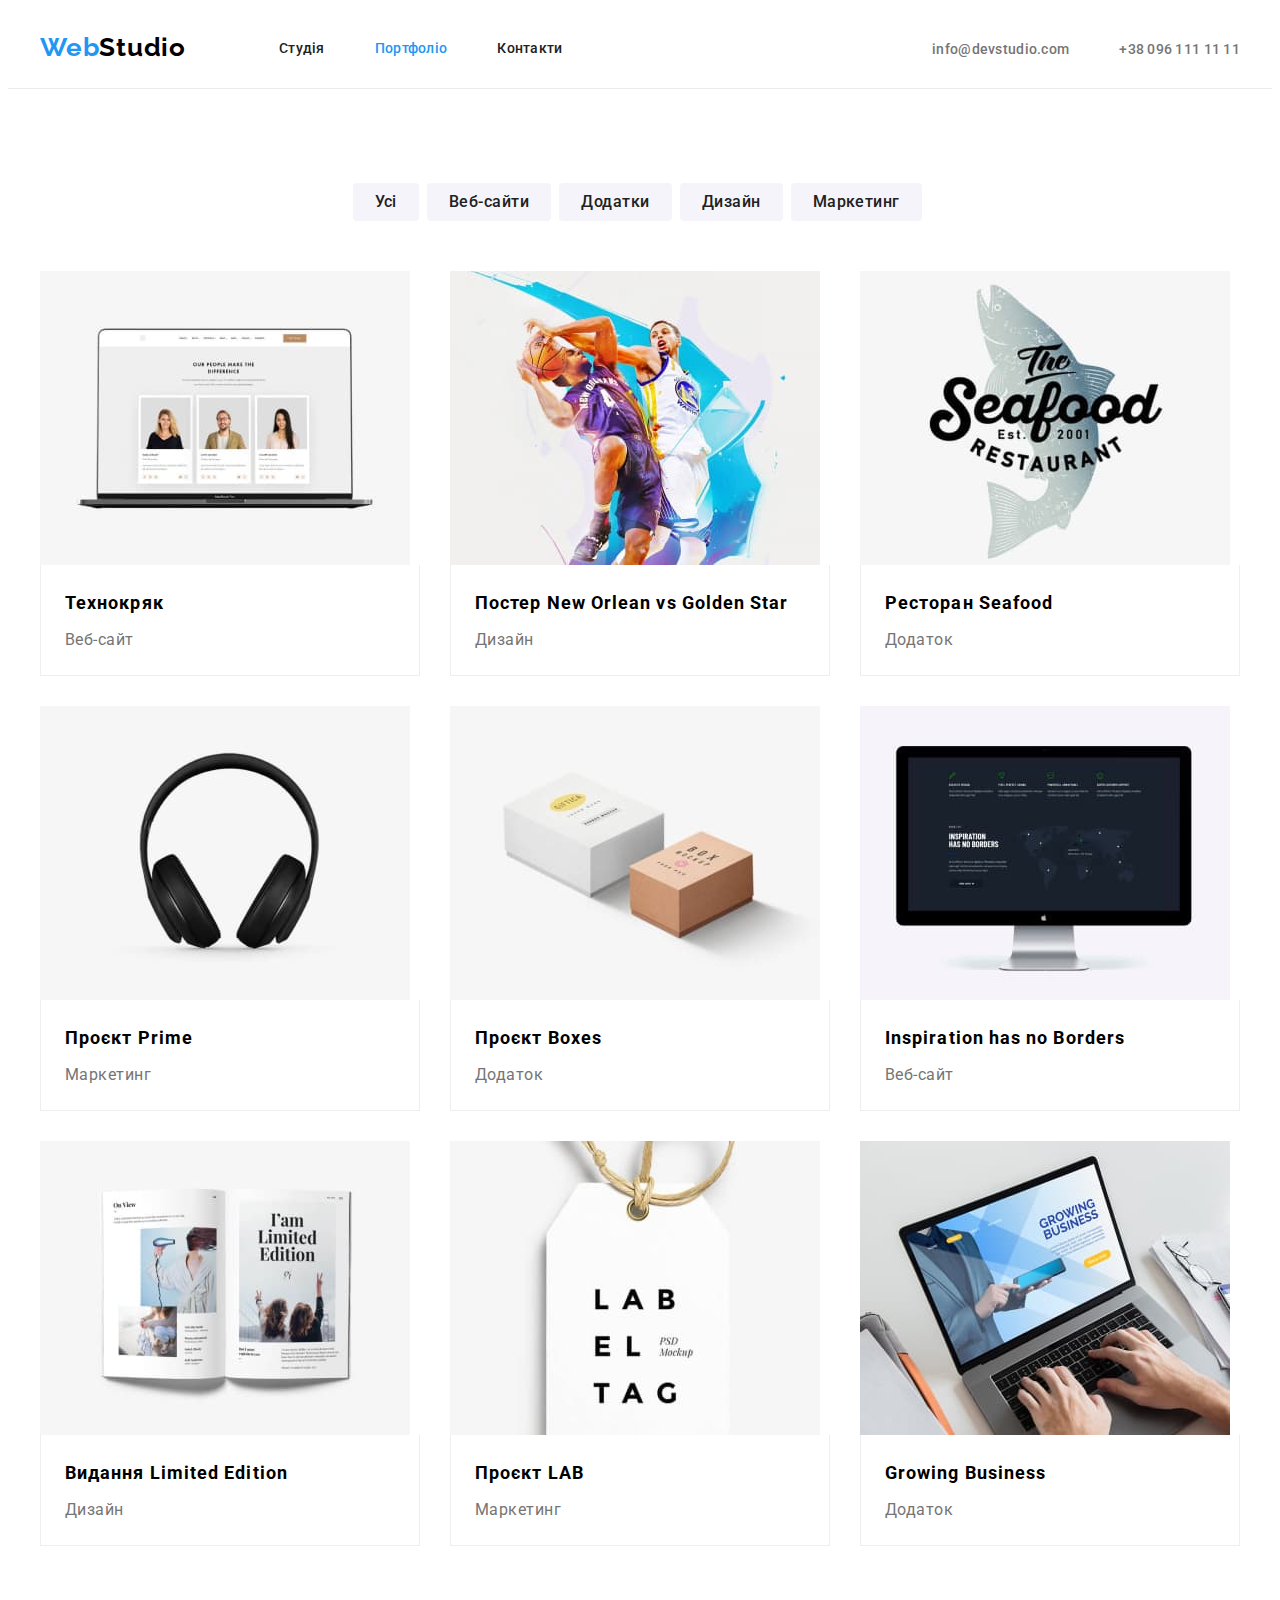
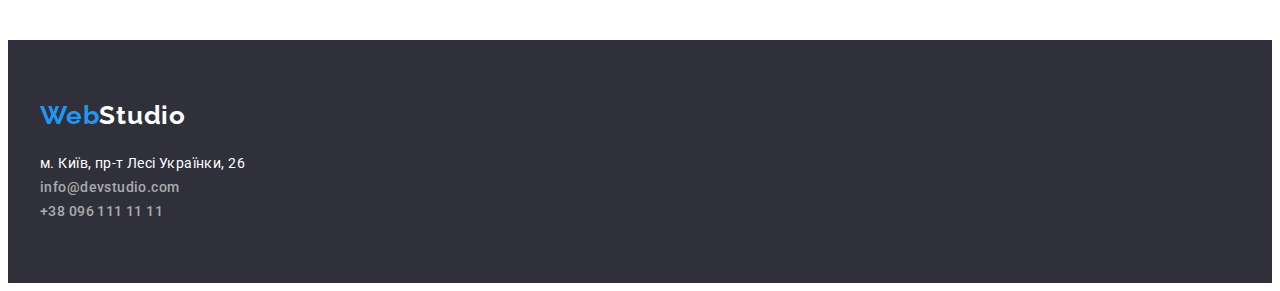
==== portfolio.html @ ec24924f "start" ====
<!DOCTYPE html>
<html lang="uk">
  <head>
    <meta charset="UTF-8" />
    <meta http-equiv="X-UA-Compatible" content="IE=edge" />
    <meta name="viewport" content="width=device-width, initial-scale=1.0" />
    <title>Web Studio</title>
    <link
      rel="stylesheet"
      href="https://cdnjs.cloudflare.com/ajax/libs/modern-normalize/1.1.0/modern-normalize.min.css"
      integrity="sha512-wpPYUAdjBVSE4KJnH1VR1HeZfpl1ub8YT/NKx4PuQ5NmX2tKuGu6U/JRp5y+Y8XG2tV+wKQpNHVUX03MfMFn9Q=="
      crossorigin="anonymous"
      referrerpolicy="no-referrer"
    />
    <link rel="preconnect" href="https://fonts.gstatic.com" crossorigin />
    <link
      href="https://fonts.googleapis.com/css2?family=Montserrat:wght@400;700&family=Raleway:wght@700&family=Roboto:wght@400;500;700;900&display=swap"
      rel="stylesheet"
    />
    <link rel="stylesheet" href="./styles/styles.css" />
  </head>

  <body>
    <header class="header">
      <div class="container main-nav">
        <nav>
          <a href="./index.html" class="logo-web"
            >Web<span class="logo-studio">Studio</span></a
          >
          <ul class="site-nav list">
            <li class="nav-item">
              <a href="./index.html" class="link">Студія</a>
            </li>
            <li class="nav-item">
              <a href="./portfolio.html" class="link current">Портфоліо</a>
            </li>
            <li class="nav-item"><a href="#" class="link">Контакти</a></li>
          </ul>
        </nav>
        <ul class="contacts list">
          <li class="nav-item">
            <a href="mailto:info@devstudio.com" class="contact"
              >info@devstudio.com</a
            >
          </li>
          <li class="nav-item">
            <a href="tel:+380961111111" class="contact">+38 096 111 11 11</a>
          </li>
        </ul>
      </div>
    </header>
    <main>
      <section class="our-works-section">
        <div class="container">
          <h1 class="invisible">Наші роботи</h1>
          <ul class="our-works list">
            <li class="our-works-item">
              <button type="button" class="our-works-button">Усі</button>
            </li>
            <li class="our-works-item">
              <button type="button" class="our-works-button">Веб-сайти</button>
            </li>
            <li class="our-works-item">
              <button type="button" class="our-works-button">Додатки</button>
            </li>
            <li class="our-works-item">
              <button type="button" class="our-works-button">Дизайн</button>
            </li>
            <li class="our-works-item">
              <button type="button" class="our-works-button">Маркетинг</button>
            </li>
          </ul>
          <ul class="example list">
            <li class="example-item">
              <img
                src="./images/portfolio-images/portfolio1.jpg"
                alt="фото сайту технокряк"
                width="370"
                height="294"
              />
              <div class="example-text">
                <h2 class="example-name">Технокряк</h2>
                <p class="example-descr">Веб-сайт</p>
              </div>
            </li>
            <li class="example-item">
              <img
                src="./images/portfolio-images/portfolio2.jpg"
                alt="Постер New Orlean vs Golden Star"
                width="370"
                height="294"
              />
              <div class="example-text">
                <h2 class="example-name">Постер New Orlean vs Golden Star</h2>
                <p class="example-descr">Дизайн</p>
              </div>
            </li>
            <li class="example-item">
              <img
                src="./images/portfolio-images/portfolio3.jpg"
                alt="Ресторан Seafood"
                width="370"
                height="294"
              />
              <div class="example-text">
                <h2 class="example-name">Ресторан Seafood</h2>
                <p class="example-descr">Додаток</p>
              </div>
            </li>
            <li class="example-item">
              <img
                src="./images/portfolio-images/portfolio4.jpg"
                alt="Проєкт Prime"
                width="370"
                height="294"
              />
              <div class="example-text">
                <h2 class="example-name">Проєкт Prime</h2>
                <p class="example-descr">Маркетинг</p>
              </div>
            </li>
            <li class="example-item">
              <img
                src="./images/portfolio-images/portfolio5.jpg"
                alt="Проєкт Boxes"
                width="370"
                height="294"
              />
              <div class="example-text">
                <h2 class="example-name">Проєкт Boxes</h2>
                <p class="example-descr">Додаток</p>
              </div>
            </li>
            <li class="example-item">
              <img
                src="./images/portfolio-images/portfolio6.jpg"
                alt="Фото сайту Inspiration has no Borders"
              />
              <div class="example-text">
                <h2 class="example-name">Inspiration has no Borders</h2>
                <p class="example-descr">Веб-сайт</p>
              </div>
            </li>
            <li class="example-item">
              <img
                src="./images/portfolio-images/portfolio7.jpg"
                alt="Видання Limited Edition"
                width="370"
                height="294"
              />
              <div class="example-text">
                <h2 class="example-name">Видання Limited Edition</h2>
                <p class="example-descr">Дизайн</p>
              </div>
            </li>
            <li class="example-item">
              <img
                src="./images/portfolio-images/portfolio8.jpg"
                alt="Проєкт LAB"
                width="370"
                height="294"
              />
              <div class="example-text">
                <h2 class="example-name">Проєкт LAB</h2>
                <p class="example-descr">Маркетинг</p>
              </div>
            </li>
            <li class="example-item">
              <img
                src="./images/portfolio-images/portfolio9.jpg"
                alt="Додаток Growing Business"
                width="370"
                height="294"
              />
              <div class="example-text">
                <h2 class="example-name">Growing Business</h2>
                <p class="example-descr">Додаток</p>
              </div>
            </li>
          </ul>
        </div>
      </section>
    </main>

    <footer class="footer">
      <div class="container">
        <address class="footer-cont">
          <a href="/index.html" class="logo-web"
            >Web<span class="logo-studio">Studio</span></a
          >
          <ul class="footer-list list">
            <li>
              <a
                href="https://goo.gl/maps/CPtrU1FHBa2aNyZL9"
                target="_blank"
                rel="noopener noreferrer nofollow"
                class="adress"
                >м. Київ, пр-т Лесі Українки, 26</a
              >
            </li>
            <li>
              <a href="mailto:info@devstudio.com" class="tel contact"
                >info@devstudio.com</a
              >
            </li>
            <li>
              <a href="tel:+380961111111" class="contact">+38 096 111 11 11</a>
            </li>
          </ul>
        </address>
      </div>
    </footer>
  </body>
</html>
---- styles/styles.css ----
:root {
  --primary-text-color: #757575;
  --secondary-text-color: #212121;
  --white-color: #ffffff;
  --black-color: #000000;
  --background-our-team: #f5f4fa;
  --background-hero-footer: #2f303a;
  --accent-color: #2196f3;
  --footer-contacts: rgba(255, 255, 255, 0.6);
  --portfolio-works: #eeeeee;
  --us-distance: 94px;
}
p,
h1,
h2,
h3,
h4,
h5,
h6 {
  margin: 0;
}
ul,
ol {
  margin: 0;
  padding-left: 0;
}
button {
  cursor: pointer;
}
address {
  font-style: normal;
}
img {
  display: block;
  max-width: 100%;
  height: auto;
}
body {
  background-color: var(--white-color);
  color: var(--primary-text-color);
  font-family: "Roboto", sans-serif;
}
.list {
  list-style: none;
}
.link,
.contact {
  text-decoration: none;
  font-weight: 500;
  font-size: 14px;
  line-height: calc(16 / 14);
  letter-spacing: 0.02em;
}
.link {
  color: var(--secondary-text-color);
}
.container {
  width: 1200px;
  padding-left: 15px;
  padding-right: 15px;
  margin: 0 auto;
}
/* NAV */
.header {
  border-bottom: 1px solid rgba(236, 236, 236, 1);
}
.main-nav {
  display: flex;
  align-items: center;
  justify-content: space-between;
}
nav {
  display: flex;
  align-items: center;
}
.site-nav {
  display: flex;
  margin-left: 93px;
}
.contacts {
  display: flex;
  margin-left: auto;
}
.contacts .nav-item:not(:last-child),
.site-nav .nav-item:not(:last-child) {
  margin-right: 50px;
}
.logo-web,
.logo-studio {
  text-decoration: none;
  font-family: "Raleway";
  font-style: normal;
  font-weight: 700;
  font-size: 26px;
  line-height: calc(31 / 26);
  letter-spacing: 0.03em;
}
.logo-web {
  color: var(--accent-color);
  padding-top: 24px;
  padding-bottom: 25px;
}
.logo-studio {
  color: var(--black-color);
}
.site-nav .link {
  padding-top: 32px;
  padding-bottom: 32px;
}
.site-nav .link {
  display: block;
}
.site-nav .link:hover,
.site-nav .link:focus {
  color: var(--accent-color);
}
.site-nav .link.current {
  color: var(--accent-color);
}
.contact {
  color: var(--primary-text-color);
}

.contacts a {
  padding: 32px 0px;
}

.contacts .contact:hover,
.contacts .contact:focus {
  color: var(--accent-color);
}
/* HERO */
.hero {
  background-color: var(--background-hero-footer);
  padding-top: 200px;
  padding-bottom: 200px;
}
.hero-tittle {
  max-width: 696px;
  margin-left: auto;
  margin-right: auto;
  margin-bottom: 30px;
  font-weight: 900;
  font-size: 44px;
  line-height: calc(60 / 44);
  text-align: center;
  letter-spacing: 0.06em;
  text-transform: uppercase;
  color: var(--white-color);
}
.button {
  font-family: inherit;
  font-weight: 700;
  font-size: 16px;
  line-height: calc(30 / 16);
  display: flex;
  display: block;
  align-items: center;
  text-align: center;
  letter-spacing: 0.06em;
  color: var(--white-color);
  background: var(--accent-color);
  box-shadow: 0px 4px 4px rgba(0, 0, 0, 0.15);
  border: none;
  border-radius: 4px;
  cursor: pointer;
  min-width: 216px;
  padding: 10px 32px;
  margin: 0 auto;
}
.button:hover,
.button:focus {
  background-color: #188ce8;
}
/* Features */
.invisible {
  position: absolute;
  white-space: nowrap;
  width: 1px;
  height: 1px;
  overflow: hidden;
  border: 0;
  padding: 0;
  clip: rect(0 0 0 0);
  clip-path: inset(50%);
  margin: -1px;
}

.section-tittle {
  font-weight: 700;
  font-size: 36px;
  line-height: calc(42 / 36);
  text-align: center;
  letter-spacing: 0.03em;
  color: var(--black-color);
}
.features {
  list-style: none;
  display: flex;
  gap: 30px;
}
.features-tittle {
  font-weight: 700;
  font-size: 14px;
  line-height: calc(16 / 14);
  letter-spacing: 0.03em;
  text-transform: uppercase;
  color: var(--black-color);
  margin-bottom: 10px;
}
.features-item {
  flex-basis: calc((100% - 90px) / 4);
}
.features-text {
  font-size: 14px;
  line-height: calc(24 / 14);
  letter-spacing: 0.03em;
  color: var(--primary-text-color);
}
.features-head {
  padding: var(--us-distance) 0;
}
/* OUR WORK */
.our-work {
  padding-bottom: var(--us-distance);
}
.our-work-head {
  margin-bottom: 50px;
}
.our-work-item {
  width: calc((100%-60px) / 3);
}

.our-work-list {
  display: flex;
  gap: 30px;
}

/* OUR TEAM */
.team {
  padding: var(--us-distance) 0;
}
.our-team-list {
  display: flex;
  gap: 30px;
}
.our-team-item {
  flex-basis: calc((100% - 90px) / 4);
}
.section.team {
  background-color: var(--background-our-team);
}
.our-team {
  margin-bottom: 50px;
}
.section.team p,
.section.team h3 {
  font-size: 16px;
  line-height: calc(19 / 16);
  text-align: center;
  letter-spacing: 0.03em;
}

.section.team h3 {
  font-weight: 500;
  color: var(--secondary-text-color);
  margin-bottom: 10px;
}
.section.team p {
  color: var(--primary-text-color);
}
.section.team li {
  background-color: var(--white-color);
}
.our-team-personal {
  padding: 30px;
}
/*Footer section*/
.footer {
  background-color: var(--background-hero-footer);
  padding: 60px 0;
}
.footer .logo-studio {
  color: var(--white-color);
}
.footer .logo-web {
  display: flex;
  padding: 0;
  margin-bottom: 20px;
}

.footer .adress,
.footer .contact {
  text-decoration: none;
  font-size: 14px;
  line-height: calc(24 / 14);
  letter-spacing: 0.03em;
  font-style: normal;
}
.footer .adress {
  color: var(--white-color);
}
.footer .contact {
  color: var(--footer-contacts);
}
.footer-item:not(:last-child) {
  margin-bottom: 9px;
}

/*Porrtfolio*/
.our-works-section {
  padding: var(--us-distance) 0px;
}
.our-works-button {
  font-family: inherit;
  font-weight: 500;
  font-size: 16px;
  line-height: calc(26 / 16);
  text-align: center;
  letter-spacing: 0.03em;
  color: var(--secondary-text-color);
  border: none;
  height: 38px;
  left: 593px;
  top: 174px;
  background: var(--background-our-team);
  border-radius: 4px;
  cursor: pointer;
  padding: 6px 22px;
}
.our-works {
  display: flex;
  flex-wrap: wrap;
  gap: 8px;
  max-width: 575px;
  margin-left: auto;
  margin-right: auto;
  margin-left: auto;
  margin-right: auto;
  margin-bottom: 50px;
}
.our-works-button:hover,
.our-works-button:focus {
  height: 38px;
  left: 593px;
  top: 174px;
  color: var(--portfolio-works);
  background: var(--accent-color);
  box-shadow: 0px 3px 1px rgba(0, 0, 0, 0.1);
  border-radius: 4px;
}
.example-name {
  margin-bottom: 4px;
  font-weight: 700;
  font-size: 18px;
  line-height: 2;
  letter-spacing: 0.06em;
  color: var(--black-color);
}
.example-descr {
  font-size: 16px;
  line-height: calc(30 / 16);
  letter-spacing: 0.03em;
}
.examle li {
  background-color: #eeeeee;
}
.example {
  display: flex;
  flex-wrap: wrap;
  gap: 30px;
}
.example-item {
  width: calc((100% - 60px) / 3);
}
.example-text {
  padding: 20px 24px;
  border: 1px solid rgba(238, 238, 238, 1);
  border-top: none;
}
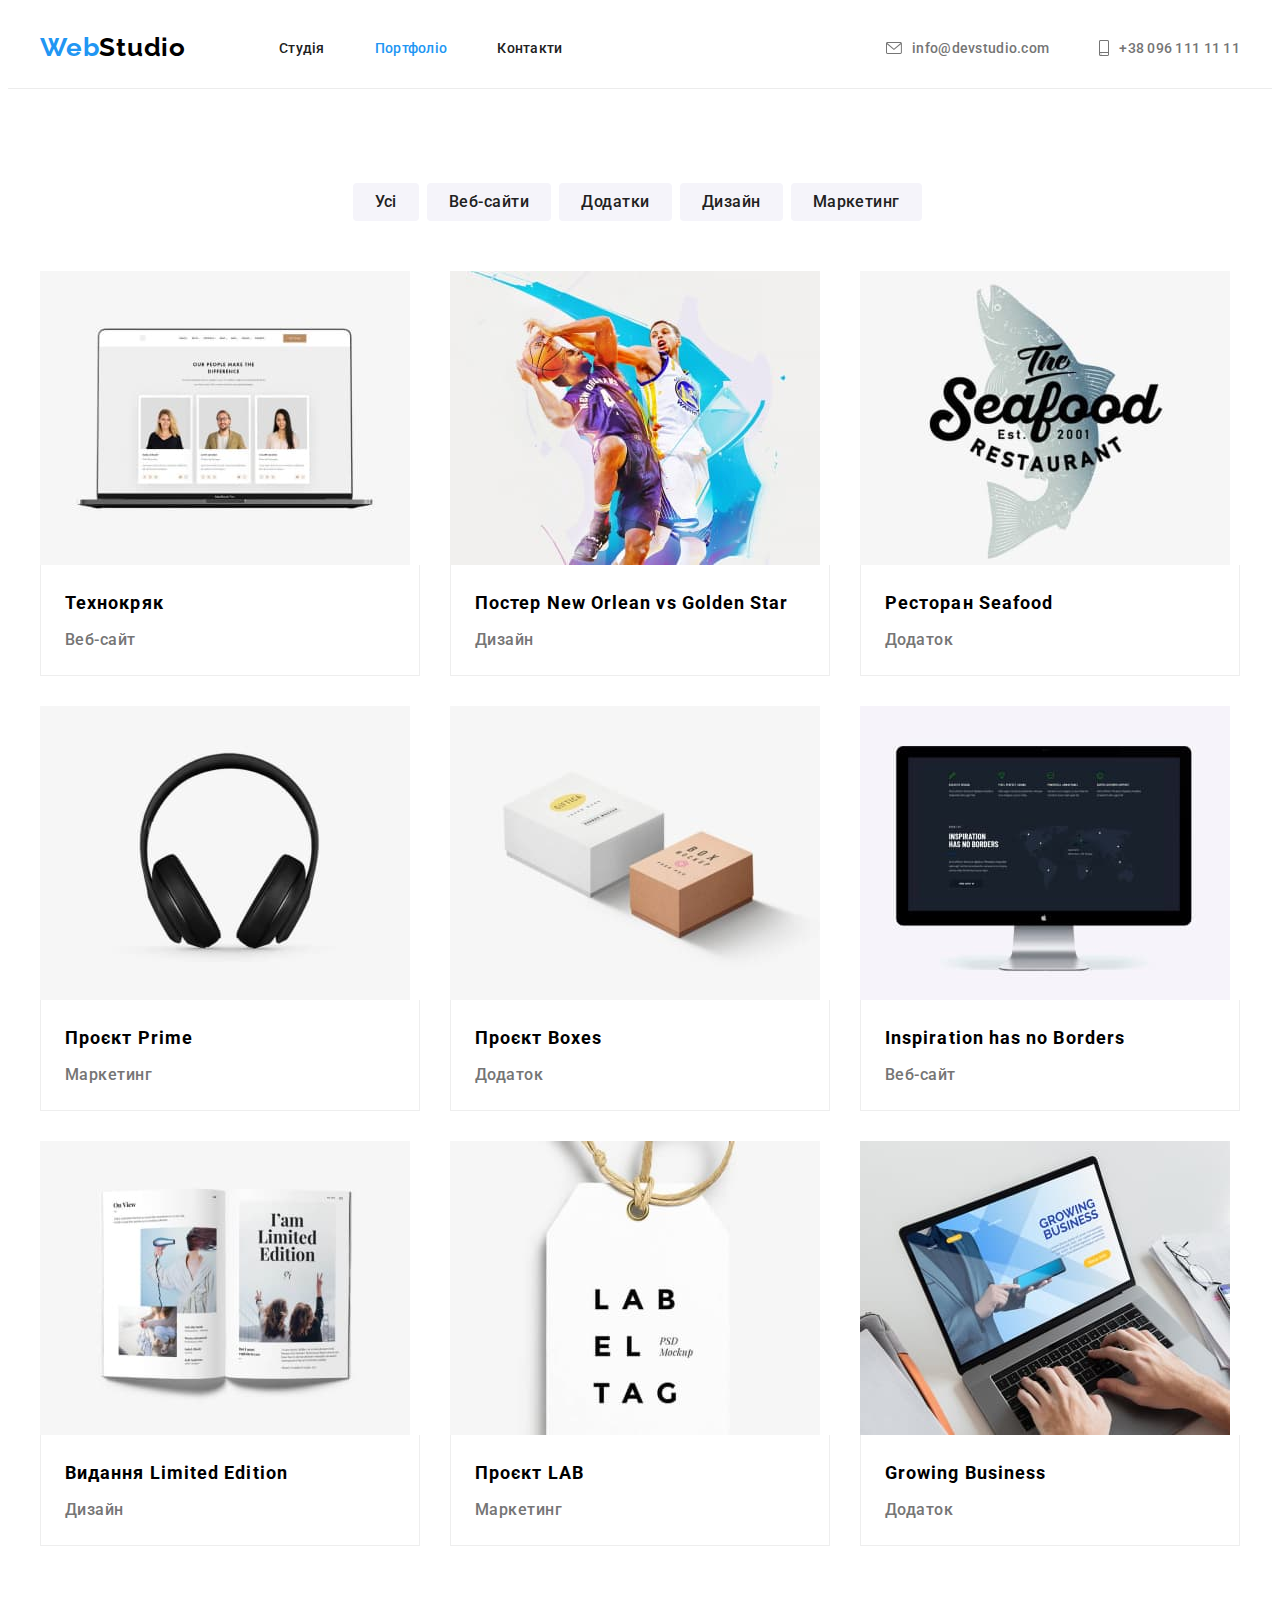
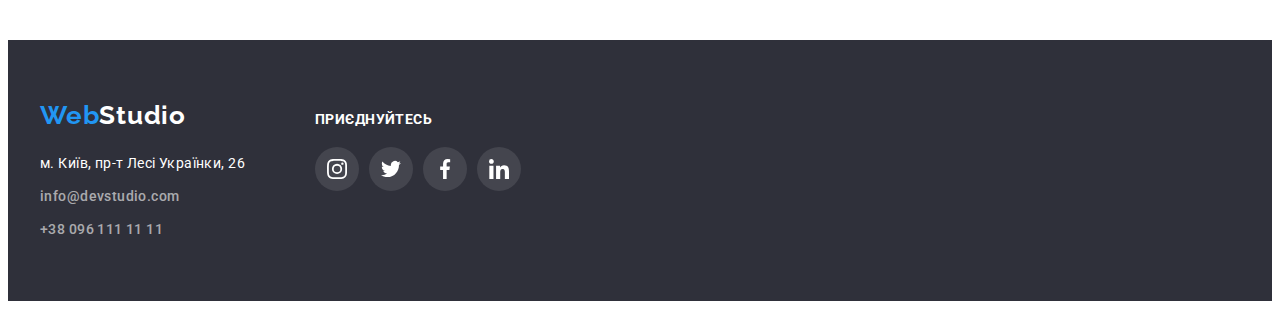
==== commit 23392e95: "19102022" ====
--- a/portfolio.html
+++ b/portfolio.html
@@ -40,15 +40,22 @@
         <ul class="contacts list">
           <li class="nav-item">
             <a href="mailto:info@devstudio.com" class="contact"
+              ><svg width="16px" height="12px" class="contacts-icon">
+                <use href="./images/icons.svg#icon-envelope"></use></svg
               >info@devstudio.com</a
             >
           </li>
           <li class="nav-item">
-            <a href="tel:+380961111111" class="contact">+38 096 111 11 11</a>
+            <a href="tel:+380961111111" class="contact"
+              ><svg width="10px" height="16px" class="contacts-icon">
+                <use href="./images/icons.svg#icon-smartphone"></use></svg
+              >+38 096 111 11 11</a
+            >
           </li>
         </ul>
       </div>
     </header>
+
     <main>
       <section class="our-works-section">
         <div class="container">
@@ -72,110 +79,128 @@
           </ul>
           <ul class="example list">
             <li class="example-item">
-              <img
-                src="./images/portfolio-images/portfolio1.jpg"
-                alt="фото сайту технокряк"
-                width="370"
-                height="294"
-              />
-              <div class="example-text">
-                <h2 class="example-name">Технокряк</h2>
-                <p class="example-descr">Веб-сайт</p>
-              </div>
-            </li>
-            <li class="example-item">
-              <img
-                src="./images/portfolio-images/portfolio2.jpg"
-                alt="Постер New Orlean vs Golden Star"
-                width="370"
-                height="294"
-              />
-              <div class="example-text">
-                <h2 class="example-name">Постер New Orlean vs Golden Star</h2>
-                <p class="example-descr">Дизайн</p>
-              </div>
-            </li>
-            <li class="example-item">
-              <img
-                src="./images/portfolio-images/portfolio3.jpg"
-                alt="Ресторан Seafood"
-                width="370"
-                height="294"
-              />
-              <div class="example-text">
-                <h2 class="example-name">Ресторан Seafood</h2>
-                <p class="example-descr">Додаток</p>
-              </div>
-            </li>
-            <li class="example-item">
-              <img
-                src="./images/portfolio-images/portfolio4.jpg"
-                alt="Проєкт Prime"
-                width="370"
-                height="294"
-              />
-              <div class="example-text">
-                <h2 class="example-name">Проєкт Prime</h2>
-                <p class="example-descr">Маркетинг</p>
-              </div>
-            </li>
-            <li class="example-item">
-              <img
-                src="./images/portfolio-images/portfolio5.jpg"
-                alt="Проєкт Boxes"
-                width="370"
-                height="294"
-              />
-              <div class="example-text">
-                <h2 class="example-name">Проєкт Boxes</h2>
-                <p class="example-descr">Додаток</p>
-              </div>
-            </li>
-            <li class="example-item">
-              <img
-                src="./images/portfolio-images/portfolio6.jpg"
-                alt="Фото сайту Inspiration has no Borders"
-              />
-              <div class="example-text">
-                <h2 class="example-name">Inspiration has no Borders</h2>
-                <p class="example-descr">Веб-сайт</p>
-              </div>
-            </li>
-            <li class="example-item">
-              <img
-                src="./images/portfolio-images/portfolio7.jpg"
-                alt="Видання Limited Edition"
-                width="370"
-                height="294"
-              />
-              <div class="example-text">
-                <h2 class="example-name">Видання Limited Edition</h2>
-                <p class="example-descr">Дизайн</p>
-              </div>
-            </li>
-            <li class="example-item">
-              <img
-                src="./images/portfolio-images/portfolio8.jpg"
-                alt="Проєкт LAB"
-                width="370"
-                height="294"
-              />
-              <div class="example-text">
-                <h2 class="example-name">Проєкт LAB</h2>
-                <p class="example-descr">Маркетинг</p>
-              </div>
-            </li>
-            <li class="example-item">
-              <img
-                src="./images/portfolio-images/portfolio9.jpg"
-                alt="Додаток Growing Business"
-                width="370"
-                height="294"
-              />
-              <div class="example-text">
-                <h2 class="example-name">Growing Business</h2>
-                <p class="example-descr">Додаток</p>
-              </div>
+              <a href="./index.html" class="our-works-link link">
+                <img
+                  src="./images/portfolio-images/portfolio1.jpg"
+                  alt="фото сайту технокряк"
+                  width="370"
+                  height="294"
+                />
+                <div class="example-text">
+                  <h2 class="example-name">Технокряк</h2>
+                  <p class="example-descr">Веб-сайт</p>
+                </div>
+              </a>
+            </li>
+            <li class="example-item">
+              <a href="./index.html" class="our-works-link link"
+                ><img
+                  src="./images/portfolio-images/portfolio2.jpg"
+                  alt="Постер New Orlean vs Golden Star"
+                  width="370"
+                  height="294"
+                />
+                <div class="example-text">
+                  <h2 class="example-name">Постер New Orlean vs Golden Star</h2>
+                  <p class="example-descr">Дизайн</p>
+                </div></a
+              >
+            </li>
+            <li class="example-item">
+              <a href="./index.html" class="our-works-link link"
+                ><img
+                  src="./images/portfolio-images/portfolio3.jpg"
+                  alt="Ресторан Seafood"
+                  width="370"
+                  height="294"
+                />
+                <div class="example-text">
+                  <h2 class="example-name">Ресторан Seafood</h2>
+                  <p class="example-descr">Додаток</p>
+                </div></a
+              >
+            </li>
+            <li class="example-item">
+              <a href="./index.html" class="our-works-link link"
+                ><img
+                  src="./images/portfolio-images/portfolio4.jpg"
+                  alt="Проєкт Prime"
+                  width="370"
+                  height="294"
+                />
+                <div class="example-text">
+                  <h2 class="example-name">Проєкт Prime</h2>
+                  <p class="example-descr">Маркетинг</p>
+                </div></a
+              >
+            </li>
+            <li class="example-item">
+              <a href="./index.html" class="our-works-link link"
+                ><img
+                  src="./images/portfolio-images/portfolio5.jpg"
+                  alt="Проєкт Boxes"
+                  width="370"
+                  height="294"
+                />
+                <div class="example-text">
+                  <h2 class="example-name">Проєкт Boxes</h2>
+                  <p class="example-descr">Додаток</p>
+                </div></a
+              >
+            </li>
+            <li class="example-item">
+              <a href="./index.html" class="our-works-link link"
+                ><img
+                  src="./images/portfolio-images/portfolio6.jpg"
+                  alt="Фото сайту Inspiration has no Borders"
+                />
+                <div class="example-text">
+                  <h2 class="example-name">Inspiration has no Borders</h2>
+                  <p class="example-descr">Веб-сайт</p>
+                </div></a
+              >
+            </li>
+            <li class="example-item">
+              <a href="./index.html" class="our-works-link link"
+                ><img
+                  src="./images/portfolio-images/portfolio7.jpg"
+                  alt="Видання Limited Edition"
+                  width="370"
+                  height="294"
+                />
+                <div class="example-text">
+                  <h2 class="example-name">Видання Limited Edition</h2>
+                  <p class="example-descr">Дизайн</p>
+                </div></a
+              >
+            </li>
+            <li class="example-item">
+              <a href="./index.html" class="our-works-link link"
+                ><img
+                  src="./images/portfolio-images/portfolio8.jpg"
+                  alt="Проєкт LAB"
+                  width="370"
+                  height="294"
+                />
+                <div class="example-text">
+                  <h2 class="example-name">Проєкт LAB</h2>
+                  <p class="example-descr">Маркетинг</p>
+                </div></a
+              >
+            </li>
+            <li class="example-item">
+              <a href="./index.html" class="our-works-link link"
+                ><img
+                  src="./images/portfolio-images/portfolio9.jpg"
+                  alt="Додаток Growing Business"
+                  width="370"
+                  height="294"
+                />
+                <div class="example-text">
+                  <h2 class="example-name">Growing Business</h2>
+                  <p class="example-descr">Додаток</p>
+                </div></a
+              >
             </li>
           </ul>
         </div>
@@ -183,31 +208,81 @@
     </main>
 
     <footer class="footer">
-      <div class="container">
-        <address class="footer-cont">
+      <div class="footer-main container">
+        <div class="footer-contacts">
           <a href="/index.html" class="logo-web"
             >Web<span class="logo-studio">Studio</span></a
           >
-          <ul class="footer-list list">
-            <li>
-              <a
-                href="https://goo.gl/maps/CPtrU1FHBa2aNyZL9"
-                target="_blank"
-                rel="noopener noreferrer nofollow"
-                class="adress"
-                >м. Київ, пр-т Лесі Українки, 26</a
-              >
-            </li>
-            <li>
-              <a href="mailto:info@devstudio.com" class="tel contact"
-                >info@devstudio.com</a
-              >
-            </li>
-            <li>
-              <a href="tel:+380961111111" class="contact">+38 096 111 11 11</a>
-            </li>
-          </ul>
-        </address>
+          <address class="footer-cont">
+            <ul class="footer-list list">
+              <li class="footer-item">
+                <a
+                  href="https://goo.gl/maps/CPtrU1FHBa2aNyZL9"
+                  target="_blank"
+                  rel="noopener noreferrer nofollow"
+                  class="adress"
+                  >м. Київ, пр-т Лесі Українки, 26</a
+                >
+              </li>
+              <li class="footer-item">
+                <a href="mailto:info@devstudio.com" class="adress contact"
+                  >info@devstudio.com</a
+                >
+              </li>
+              <li class="footer-item">
+                <a href="tel:+380961111111" class="contact"
+                  >+38 096 111 11 11</a
+                >
+              </li>
+            </ul>
+          </address>
+        </div>
+        <div class="footer-soc">
+          <h2 class="footer-soc-title">Приєднуйтесь</h2>
+          <ul class="footer-soc-list list">
+            <li class="footer-soc-item">
+              <a
+                href=""
+                class="footer-soc-link link"
+                target="_blank"
+                rel="noopener noreferrer nofollow"
+              >
+                <svg class="footer-soc-icon" width="20" height="20">
+                  <use href="./images/icons.svg#icon-instagram"></use></svg
+              ></a>
+            </li>
+            <li class="footer-soc-item">
+              <a
+                href=""
+                class="footer-soc-link link"
+                target="_blank"
+                rel="noopener noreferrer nofollow"
+                ><svg class="footer-soc-icon" width="20" height="20">
+                  <use href="./images/icons.svg#icon-twitter"></use></svg
+              ></a>
+            </li>
+            <li class="footer-soc-item">
+              <a
+                href=""
+                class="footer-soc-link link"
+                target="_blank"
+                rel="noopener noreferrer nofollow"
+                ><svg class="footer-soc-icon" width="20" height="20">
+                  <use href="./images/icons.svg#icon-facebook"></use></svg
+              ></a>
+            </li>
+            <li class="footer-soc-item">
+              <a
+                href=""
+                class="footer-soc-link link"
+                target="_blank"
+                rel="noopener noreferrer nofollow"
+                ><svg class="footer-soc-icon" width="20" height="20">
+                  <use href="./images/icons.svg#icon-linkedin"></use></svg
+              ></a>
+            </li>
+          </ul>
+        </div>
       </div>
     </footer>
   </body>
--- a/styles/styles.css
+++ b/styles/styles.css
@@ -7,9 +7,11 @@
   --background-hero-footer: #2f303a;
   --accent-color: #2196f3;
   --footer-contacts: rgba(255, 255, 255, 0.6);
+  --icon-color: #afb1b8;
   --portfolio-works: #eeeeee;
   --us-distance: 94px;
 }
+
 p,
 h1,
 h2,
@@ -19,30 +21,37 @@
 h6 {
   margin: 0;
 }
+
 ul,
 ol {
   margin: 0;
   padding-left: 0;
 }
+
 button {
   cursor: pointer;
 }
+
 address {
   font-style: normal;
 }
+
 img {
   display: block;
   max-width: 100%;
   height: auto;
 }
+
 body {
   background-color: var(--white-color);
   color: var(--primary-text-color);
   font-family: "Roboto", sans-serif;
 }
+
 .list {
   list-style: none;
 }
+
 .link,
 .contact {
   text-decoration: none;
@@ -51,40 +60,49 @@
   line-height: calc(16 / 14);
   letter-spacing: 0.02em;
 }
+
 .link {
   color: var(--secondary-text-color);
 }
+
 .container {
   width: 1200px;
   padding-left: 15px;
   padding-right: 15px;
   margin: 0 auto;
 }
+
 /* NAV */
 .header {
   border-bottom: 1px solid rgba(236, 236, 236, 1);
 }
+
 .main-nav {
   display: flex;
   align-items: center;
   justify-content: space-between;
 }
+
 nav {
   display: flex;
   align-items: center;
 }
+
 .site-nav {
   display: flex;
   margin-left: 93px;
 }
+
 .contacts {
   display: flex;
   margin-left: auto;
 }
+
 .contacts .nav-item:not(:last-child),
 .site-nav .nav-item:not(:last-child) {
   margin-right: 50px;
 }
+
 .logo-web,
 .logo-studio {
   text-decoration: none;
@@ -95,30 +113,39 @@
   line-height: calc(31 / 26);
   letter-spacing: 0.03em;
 }
+
 .logo-web {
   color: var(--accent-color);
   padding-top: 24px;
   padding-bottom: 25px;
 }
+
 .logo-studio {
   color: var(--black-color);
 }
+
 .site-nav .link {
   padding-top: 32px;
   padding-bottom: 32px;
 }
+
 .site-nav .link {
   display: block;
 }
+
 .site-nav .link:hover,
 .site-nav .link:focus {
   color: var(--accent-color);
 }
+
 .site-nav .link.current {
   color: var(--accent-color);
 }
+
 .contact {
   color: var(--primary-text-color);
+  display: flex;
+  align-items: center;
 }
 
 .contacts a {
@@ -129,12 +156,19 @@
 .contacts .contact:focus {
   color: var(--accent-color);
 }
+
+.contacts-icon {
+  fill: currentColor;
+  margin-right: 10px;
+}
+
 /* HERO */
 .hero {
   background-color: var(--background-hero-footer);
   padding-top: 200px;
   padding-bottom: 200px;
 }
+
 .hero-tittle {
   max-width: 696px;
   margin-left: auto;
@@ -148,6 +182,7 @@
   text-transform: uppercase;
   color: var(--white-color);
 }
+
 .button {
   font-family: inherit;
   font-weight: 700;
@@ -168,10 +203,29 @@
   padding: 10px 32px;
   margin: 0 auto;
 }
+
 .button:hover,
 .button:focus {
   background-color: #188ce8;
 }
+
+.hero {
+  height: 600px;
+  max-width: 1600px;
+  margin-left: auto;
+  margin-right: auto;
+
+  background-image: linear-gradient(
+      rgba(47, 48, 58, 0.4),
+      rgba(47, 48, 58, 0.4)
+    ),
+    url(../images/hero.jpg);
+
+  background-repeat: no-repeat;
+  background-position: center;
+  background-size: contain;
+}
+
 /* Features */
 .invisible {
   position: absolute;
@@ -194,11 +248,13 @@
   letter-spacing: 0.03em;
   color: var(--black-color);
 }
+
 .features {
   list-style: none;
   display: flex;
   gap: 30px;
 }
+
 .features-tittle {
   font-weight: 700;
   font-size: 14px;
@@ -208,8 +264,15 @@
   color: var(--black-color);
   margin-bottom: 10px;
 }
-.features-item {
-  flex-basis: calc((100% - 90px) / 4);
+
+.features-div {
+  display: flex;
+  background-color: var(--background-our-team);
+  height: 120px;
+  justify-content: center;
+  align-items: center;
+  border-radius: 4px;
+  margin-bottom: 30px;
 }
 .features-text {
   font-size: 14px;
@@ -217,16 +280,20 @@
   letter-spacing: 0.03em;
   color: var(--primary-text-color);
 }
+
 .features-head {
   padding: var(--us-distance) 0;
 }
+
 /* OUR WORK */
 .our-work {
   padding-bottom: var(--us-distance);
 }
+
 .our-work-head {
   margin-bottom: 50px;
 }
+
 .our-work-item {
   width: calc((100%-60px) / 3);
 }
@@ -240,19 +307,27 @@
 .team {
   padding: var(--us-distance) 0;
 }
+
 .our-team-list {
   display: flex;
   gap: 30px;
 }
+
+.section.team {
+  background-color: var(--background-our-team);
+}
+
+.our-team {
+  margin-bottom: 50px;
+}
+
 .our-team-item {
   flex-basis: calc((100% - 90px) / 4);
-}
-.section.team {
-  background-color: var(--background-our-team);
-}
-.our-team {
-  margin-bottom: 50px;
-}
+  box-shadow: 0px 1px 3px rgba(0, 0, 0, 0.12), 0px 1px 1px rgba(0, 0, 0, 0.14),
+    0px 2px 1px rgba(0, 0, 0, 0.2);
+  border-radius: 0px 0px 4px 4px;
+}
+
 .section.team p,
 .section.team h3 {
   font-size: 16px;
@@ -266,23 +341,111 @@
   color: var(--secondary-text-color);
   margin-bottom: 10px;
 }
+
 .section.team p {
   color: var(--primary-text-color);
-}
+  margin-bottom: 16px;
+}
+
 .section.team li {
   background-color: var(--white-color);
 }
+
 .our-team-personal {
   padding: 30px;
 }
+
+/* SOC-LIST */
+.team-soc-list {
+  display: flex;
+  justify-content: center;
+  gap: 10px;
+}
+
+.team-soc-item {
+  width: 44px;
+  height: 44px;
+}
+
+.team-soc-link {
+  width: 100%;
+  height: 100%;
+  border-radius: 50%;
+  display: flex;
+  align-items: center;
+  justify-content: center;
+  fill: #afb1b8;
+}
+
+.team-soc-link:hover,
+.team-soc-link:focus {
+  background-color: #2196f3;
+  fill: var(--white-color);
+}
+
+/* OUR CLIENTS */
+.clients {
+  padding: var(--us-distance) 0;
+}
+
+.our-clients {
+  margin-bottom: 50px;
+}
+
+.our-clients-list {
+  display: flex;
+  gap: 30px;
+}
+
+.our-clients-link {
+  flex-basis: calc((100% - 150px) / 6);
+  fill: var(--icon-color);
+}
+
+.our-clients-item {
+  padding: 16px 32px;
+  width: 100%;
+  height: 100%;
+  border: 1px solid var(--icon-color);
+  border-radius: 4px;
+  display: flex;
+  align-items: center;
+  justify-content: center;
+  color: currentColor;
+}
+
+.our-clients-item:hover,
+.our-clients-item:focus {
+  border-color: var(--accent-color);
+}
+
+.our-clients-item:hover .clients-icon,
+.our-clients-item:focus .clients-icon {
+  fill: var(--accent-color);
+}
+
+.clients-icon {
+  fill: currentColor;
+}
+
 /*Footer section*/
 .footer {
   background-color: var(--background-hero-footer);
   padding: 60px 0;
 }
+
+.footer-main {
+  display: flex;
+}
+
+.footer-contacts {
+  margin-right: 70px;
+}
+
 .footer .logo-studio {
   color: var(--white-color);
 }
+
 .footer .logo-web {
   display: flex;
   padding: 0;
@@ -297,20 +460,71 @@
   letter-spacing: 0.03em;
   font-style: normal;
 }
+
 .footer .adress {
   color: var(--white-color);
 }
+
 .footer .contact {
   color: var(--footer-contacts);
 }
+
 .footer-item:not(:last-child) {
   margin-bottom: 9px;
+}
+
+/* FOOTER SOC LIST */
+.footer-main {
+  align-items: baseline;
+}
+
+.footer-soc {
+  align-items: center;
+}
+
+.footer-soc-title {
+  margin-bottom: 20px;
+  font-weight: 700;
+  font-size: 14px;
+  line-height: calc(16 / 14);
+  letter-spacing: 0.03em;
+  text-transform: uppercase;
+  color: var(--white-color);
+}
+
+.footer-soc-list {
+  display: flex;
+  justify-content: center;
+  gap: 10px;
+}
+
+.footer-soc-item {
+  width: 44px;
+  height: 44px;
+}
+
+.footer-soc-link {
+  width: 100%;
+  height: 100%;
+  border-radius: 50%;
+  display: flex;
+  align-items: center;
+  justify-content: center;
+  fill: rgba(255, 255, 255, 1);
+  background-color: rgba(255, 255, 255, 0.1);
+}
+
+.footer-soc-link:hover,
+.footer-soc-link:focus {
+  background-color: #2196f3;
+  fill: var(--white-color);
 }
 
 /*Porrtfolio*/
 .our-works-section {
   padding: var(--us-distance) 0px;
 }
+
 .our-works-button {
   font-family: inherit;
   font-weight: 500;
@@ -328,6 +542,7 @@
   cursor: pointer;
   padding: 6px 22px;
 }
+
 .our-works {
   display: flex;
   flex-wrap: wrap;
@@ -339,6 +554,7 @@
   margin-right: auto;
   margin-bottom: 50px;
 }
+
 .our-works-button:hover,
 .our-works-button:focus {
   height: 38px;
@@ -349,6 +565,7 @@
   box-shadow: 0px 3px 1px rgba(0, 0, 0, 0.1);
   border-radius: 4px;
 }
+
 .example-name {
   margin-bottom: 4px;
   font-weight: 700;
@@ -357,22 +574,35 @@
   letter-spacing: 0.06em;
   color: var(--black-color);
 }
+
 .example-descr {
   font-size: 16px;
   line-height: calc(30 / 16);
   letter-spacing: 0.03em;
-}
-.examle li {
+  color: var(--primary-text-color);
+}
+
+.examle-item {
   background-color: #eeeeee;
 }
+
 .example {
   display: flex;
   flex-wrap: wrap;
   gap: 30px;
 }
+
 .example-item {
   width: calc((100% - 60px) / 3);
 }
+
+.example-item:hover,
+.example-item:focus {
+  border: 1px solid #eeeeee;
+  box-shadow: 0px 1px 1px rgba(0, 0, 0, 0.12), 0px 4px 4px rgba(0, 0, 0, 0.06),
+    1px 4px 6px rgba(0, 0, 0, 0.16);
+}
+
 .example-text {
   padding: 20px 24px;
   border: 1px solid rgba(238, 238, 238, 1);
